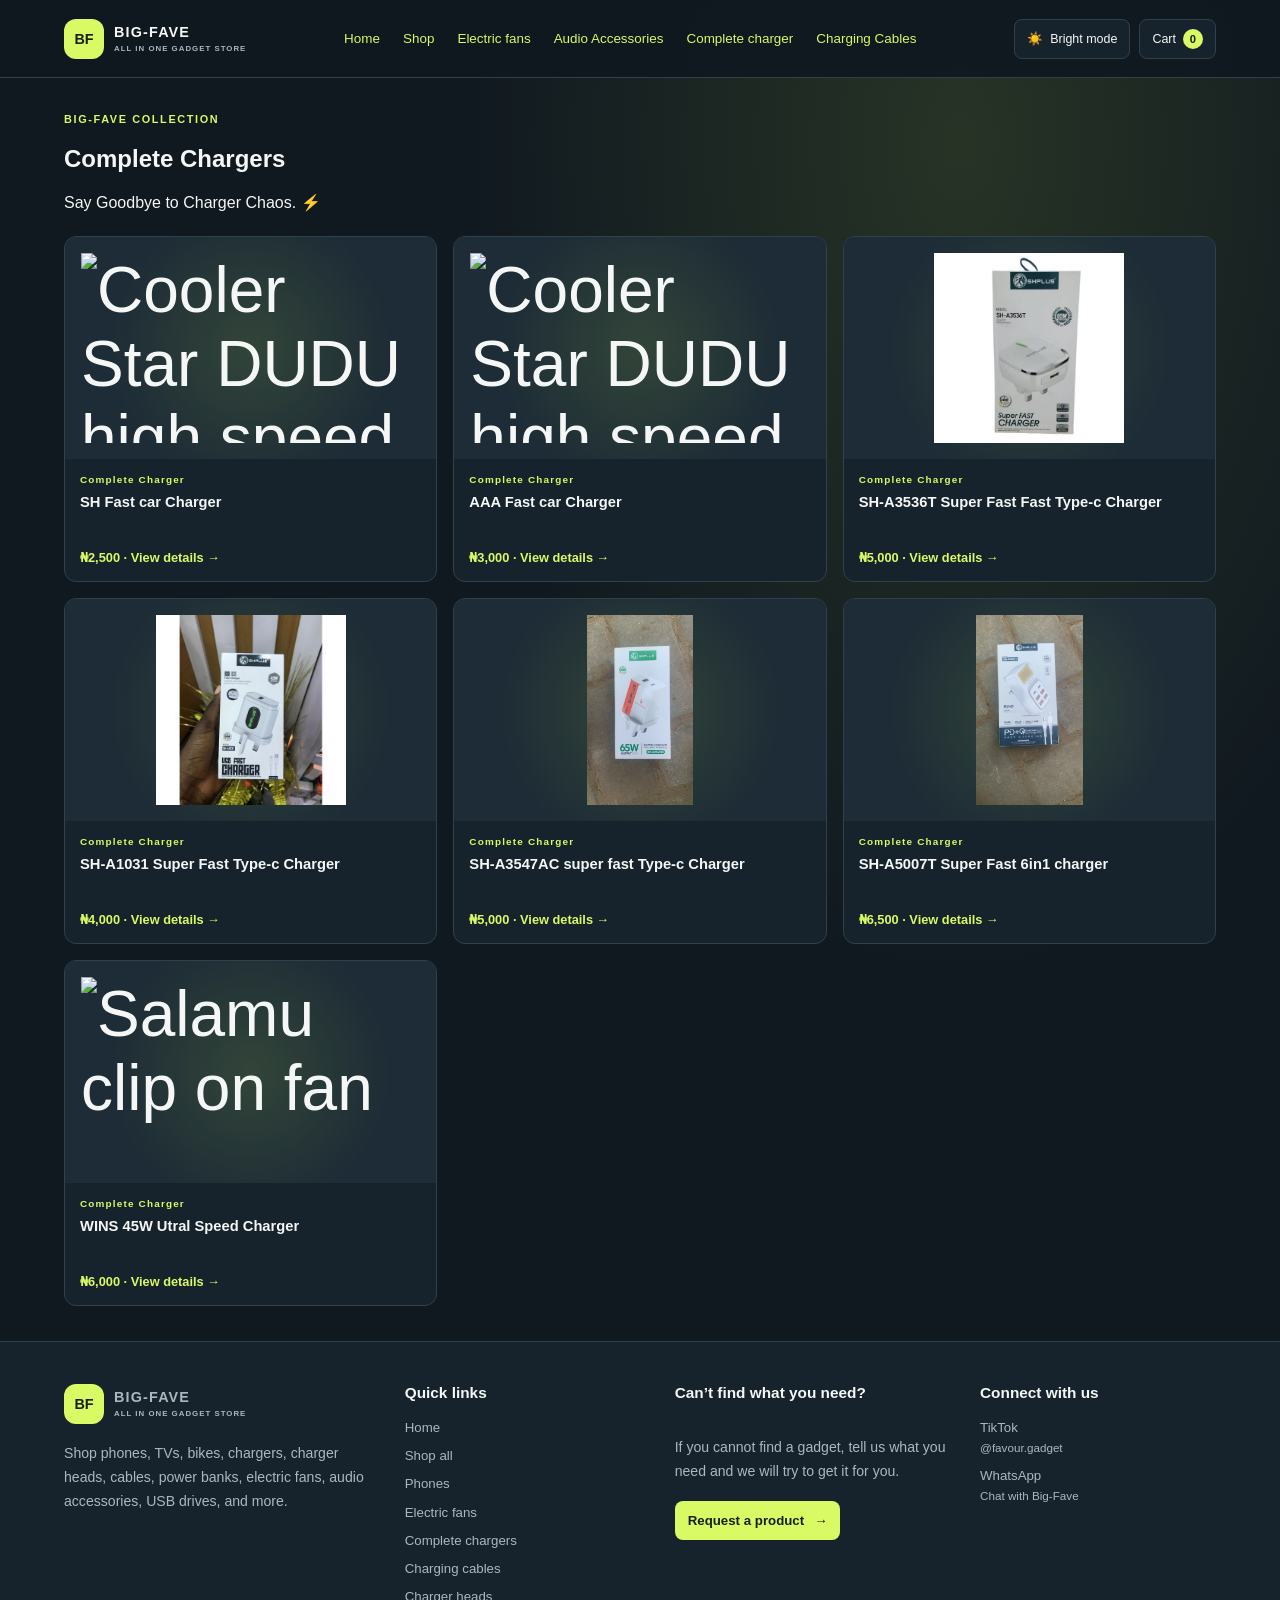
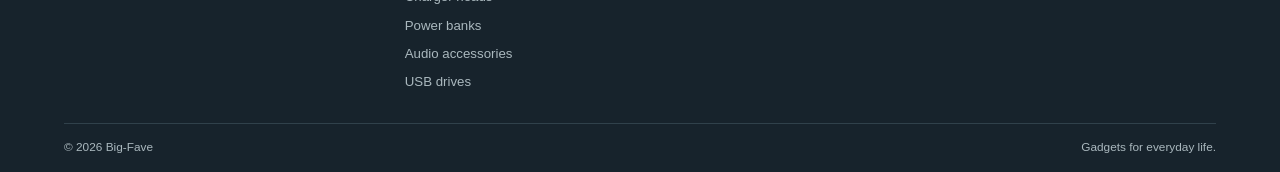
==== completecharger.html @ f1082e6c "Add files via upload" ====
<!DOCTYPE html>
<html lang="en">
<head>
  <meta charset="UTF-8">
  <meta name="viewport" content="width=device-width, initial-scale=1.0">
  <title>Complete Charger | Big-Fave</title>
  <link rel="stylesheet" href="style.css">
<link rel="stylesheet" href="https://cloudflare.com">

</head>
<body>
  <header class="site-header">
    <a class="brand" href="index.html" aria-label="Big-Fave home">
      <span class="brand-mark">BF</span>
      <span class="brand-name">BIG-FAVE<small>ALL IN ONE GADGET STORE</small></span>
    </a>

    <nav class="main-nav" aria-label="Main navigation">
        <a href="index.html" aria-current="page">Home</a>
      <a href="shop.html" aria-current="page">Shop</a>
      <a href="electric-fan.html" aria-current="page">Electric fans</a>
       <a href="earphones.html" aria-current="page">Audio Accessories</a>
       <a href="completecharger.html" aria-current="page">Complete charger</a>
       <a href="cable.html" aria-current="page">Charging Cables</a>
    </nav>

    <div class="header-actions">
      <button class="theme-toggle" id="themeToggle" type="button" aria-label="Switch to bright mode">
        ☀️ <span>Bright mode</span>
      </button>
      <a class="cart-link" href="cart.html">Cart <span id="cartCount">0</span></a>
    </div>
  </header>

  <main>
    <section class="home-categories complete charger-category">
      <p class="eyebrow">BIG-FAVE COLLECTION</p>
      <h1>Complete Chargers</h1>
      <p>Say Goodbye to Charger Chaos. ⚡ </p>

      <div class="product-grid">
 <a class="home-product-card" href="product.html?id=charger5">
          <span class="home-product-picture">
            <img src="car1.jpeg" alt="Cooler Star DUDU high speed fan">
          </span>
          <span class="home-product-category">Complete Charger</span>
          <strong>SH Fast car Charger</strong>
          <span class="home-product-price">₦2,500 · View details →</span>
        </a>

        <a class="home-product-card" href="product.html?id=charger6">
          <span class="home-product-picture">
            <img src="ccar1.jpeg" alt="Cooler Star DUDU high speed fan">
          </span>
          <span class="home-product-category">Complete Charger</span>
          <strong>AAA Fast car Charger</strong>
          <span class="home-product-price">₦3,000 · View details →</span>
        </a>

        <a class="home-product-card" href="product.html?id=charger1">
          <span class="home-product-picture">
            <img src="SH1.jpg" alt="Cooler Star DUDU high speed fan">
          </span>
          <span class="home-product-category">Complete Charger</span>
          <strong>SH-A3536T Super Fast Fast Type-c Charger</strong>
          <span class="home-product-price">₦5,000 · View details →</span>
        </a>

        <a class="home-product-card" href="product.html?id=charger2">
          <span class="home-product-picture">
            <img src="shplu452.jpg" alt="Mini handheld fan">
          </span>
          <span class="home-product-category">Complete Charger</span>
          <strong>SH-A1031 Super Fast Type-c Charger</strong>
          <span class="home-product-price">₦4,000 · View details →</span>
        </a>

        <a class="home-product-card" href="product.html?id=charger3">
          <span class="home-product-picture">
            <img src="Sh-A3547AC.jpeg" alt="Salamu clip on fan">
          </span>
          <span class="home-product-category">Complete Charger</span>
          <strong>SH-A3547AC super fast Type-c Charger</strong>
          <span class="home-product-price">₦5,000 · View details →</span>
        </a>

         <a class="home-product-card" href="product.html?id=charger4">
          <span class="home-product-picture">
            <img src="SH-A5007T.jpeg" alt="Salamu clip on fan">
          </span>
          <span class="home-product-category">Complete Charger</span>
          <strong>SH-A5007T Super Fast 6in1 charger</strong>
          <span class="home-product-price">₦6,500 · View details →</span>
        </a>

         <a class="home-product-card" href="product.html?id=charger7">
          <span class="home-product-picture">
            <img src="45w.jpg" alt="Salamu clip on fan">
          </span>
          <span class="home-product-category">Complete Charger</span>
          <strong>WINS 45W Utral Speed Charger</strong>
          <span class="home-product-price">₦6,000 · View details →</span>
        </a>

      </div>
    </section>
  </main>

  <footer class="site-footer site-footer-redesigned">
  <div class="footer-main">
    <div class="footer-about">
      <a class="brand" href="index.html" aria-label="Big-Fave home">
        <span class="brand-mark">BF</span>
        <span class="brand-name">BIG-FAVE<small>ALL IN ONE GADGET STORE</small></span>
      </a>
      <p>Shop phones, TVs, bikes, chargers, charger heads, cables, power banks, electric fans, audio accessories, USB drives, and more.</p>
    </div>

    <div class="footer-column">
      <h2>Quick links</h2>
      <a href="index.html">Home</a>
      <a href="shop.html">Shop all</a>
      <a href="phone.html">Phones</a>
      <a href="electric-fan.html">Electric fans</a>
      <a href="completecharger.html">Complete chargers</a>
      <a href="cable.html">Charging cables</a>
      <a href="chargerhead.html">Charger heads</a>
      <a href="powerbank.html">Power banks</a>
      <a href="earphones.html">Audio accessories</a>
      <a href="Storagedevice.html">USB drives</a>
    </div>

    <div class="footer-column footer-request">
      <h2>Can’t find what you need?</h2>
      <p>If you cannot find a gadget, tell us what you need and we will try to get it for you.</p>
      <a class="footer-cta" href="contact.html">Request a product <span aria-hidden="true">→</span></a>
    </div>

    <div class="footer-column footer-social">
      <h2>Connect with us</h2>
      <a href="https://www.tiktok.com/@favour.gadget" target="_blank" rel="noopener noreferrer">TikTok <span>@favour.gadget</span></a>
      <a href="https://wa.me/2347069214732" target="_blank" rel="noopener noreferrer">WhatsApp <span>Chat with Big-Fave</span></a>
    </div>
  </div>

  <div class="footer-bottom">
    <small>© <span id="year"></span> Big-Fave</small>
    <small>Gadgets for everyday life.</small>
  </div>
</footer>

  <script src="app.js"></script>
</body>
</html>
---- style.css ----
:root {
  color-scheme: dark;
  --page: #101820;
  --surface: #17232c;
  --surface-raised: #1d2c36;
  --text: #f4f7f5;
  --muted: #aab8be;
  --line: #30414b;
  --accent: #d9fa64;
  --accent-text: #17200b;
  --hero-glow: #c6f34b20;
}

* {
  box-sizing: border-box;
}

html {
  scroll-behavior: smooth;
}

body {
  min-width: 320px;
  margin: 0;
  background:
    radial-gradient(ellipse at 75% 8%, var(--hero-glow), transparent 32rem),
    var(--page);
  color: var(--text);
  font-family: Arial, Helvetica, sans-serif;
}

a {
  color: inherit;
}

.site-header {
  position: sticky;
  z-index: 5;
  top: 0;
  display: flex;
  min-height: 78px;
  align-items: center;
  justify-content: space-between;
  gap: 24px;
  padding: 12px 5%;
  border-bottom: 1px solid var(--line);
  background: color-mix(in srgb, var(--page) 92%, transparent);
  backdrop-filter: blur(14px);
}

.brand {
  display: inline-flex;
  flex: 0 0 auto;
  align-items: center;
  gap: 10px;
  text-decoration: none;
}

.brand-mark {
  display: grid;
  width: 40px;
  height: 40px;
  place-items: center;
  border-radius: 12px;
  background: var(--accent);
  color: var(--accent-text);
  font-size: 0.9rem;
  font-weight: 900;
}

.brand-name {
  display: flex;
  flex-direction: column;
  gap: 4px;
  font-size: 0.9rem;
  font-weight: 900;
  letter-spacing: 0.08em;
}

.brand-name small {
  color: var(--muted);
  font-size: 0.49rem;
  font-weight: 700;
  letter-spacing: 0.13em;
}

.main-nav {
  display: flex;
  align-items: center;
  justify-content: center;
  gap: clamp(12px, 1.8vw, 24px);
}

.main-nav a,
.plain-link {
  color: var(--muted);
  font-size: 0.84rem;
  text-decoration: none;
}

.main-nav a:hover,
.main-nav a[aria-current="page"],
.plain-link:hover {
  color: var(--accent);
}

.header-actions {
  display: flex;
  flex: 0 0 auto;
  align-items: center;
  gap: 9px;
}

.theme-toggle,
.cart-link {
  display: inline-flex;
  min-height: 40px;
  align-items: center;
  justify-content: center;
  gap: 7px;
  padding: 0 12px;
  border: 1px solid var(--line);
  border-radius: 8px;
  background: var(--surface);
  color: var(--text);
  font: inherit;
  font-size: 0.78rem;
  text-decoration: none;
}

.theme-toggle {
  cursor: pointer;
}

#cartCount {
  display: grid;
  min-width: 20px;
  height: 20px;
  place-items: center;
  padding: 0 5px;
  border-radius: 99px;
  background: var(--accent);
  color: var(--accent-text);
  font-size: 0.7rem;
  font-weight: 800;
}

main {
  width: min(1160px, 90%);
  margin: 0 auto;
}

.home-hero {
  display: grid;
  min-height: 550px;
  grid-template-columns: 1fr 0.9fr;
  align-items: center;
  gap: 50px;
  padding: 55px 0 65px;
}

.eyebrow {
  margin: 0 0 13px;
  color: var(--accent);
  font-size: 0.68rem;
  font-weight: 800;
  letter-spacing: 0.15em;
}

.hero-copy h1 {
  margin: 0;
  font-size: clamp(3.5rem, 7.5vw, 6.4rem);
  line-height: 0.94;
  letter-spacing: -0.075em;
}

.hero-copy h1 span {
  color: var(--accent);
}

.hero-description {
  max-width: 480px;
  margin: 23px 0 0;
  color: var(--muted);
  font-size: 1.02rem;
  line-height: 1.75;
}

.hero-buttons {
  display: flex;
  flex-wrap: wrap;
  gap: 11px;
  margin-top: 27px;
}

.button {
  display: inline-flex;
  min-height: 46px;
  align-items: center;
  justify-content: center;
  gap: 14px;
  padding: 0 16px;
  border: 1px solid transparent;
  border-radius: 8px;
  font-size: 0.84rem;
  font-weight: 800;
  text-decoration: none;
}

.button-primary {
  background: var(--accent);
  color: var(--accent-text);
}

.button-primary:hover {
  filter: brightness(1.08);
}

.button-secondary {
  border-color: var(--line);
  background: var(--surface);
}

.button-secondary:hover {
  border-color: var(--accent);
}

.hero-small-note {
  margin: 20px 0 0;
  color: var(--muted);
  font-size: 0.76rem;
}

.hero-art {
  position: relative;
  display: grid;
  min-height: 380px;
  place-items: center;
  overflow: hidden;
  border: 1px solid var(--line);
  border-radius: 24px;
  background:
    linear-gradient(135deg, var(--surface-raised), var(--surface) 65%),
    var(--surface);
}

.hero-art::before,
.hero-art::after {
  position: absolute;
  width: 330px;
  height: 180px;
  border: 1px solid color-mix(in srgb, var(--accent) 24%, transparent);
  border-radius: 50%;
  content: "";
  transform: rotate(-28deg);
}

.hero-art::after {
  width: 430px;
  height: 235px;
  transform: rotate(32deg);
}

.hero-art-glow {
  position: absolute;
  width: 220px;
  height: 220px;
  border-radius: 50%;
  background: var(--hero-glow);
  filter: blur(35px);
}

.hero-tile {
  position: absolute;
  z-index: 1;
  display: flex;
  width: 112px;
  height: 96px;
  flex-direction: column;
  align-items: center;
  justify-content: center;
  gap: 6px;
  border: 1px solid var(--line);
  border-radius: 15px;
  background: var(--page);
  box-shadow: 0 16px 32px #0003;
}

.hero-tile span {
  font-size: 2rem;
}

.hero-tile small {
  color: var(--muted);
  font-size: 0.55rem;
  font-weight: 800;
  letter-spacing: 0.1em;
}

.tile-phone {
  top: 48px;
  left: 40px;
  transform: rotate(-8deg);
}

.tile-tv {
  top: 42px;
  right: 38px;
  transform: rotate(7deg);
}

.tile-bike {
  right: 45px;
  bottom: 45px;
  transform: rotate(-6deg);
}

.tile-audio {
  bottom: 38px;
  left: 42px;
  transform: rotate(7deg);
}

.hero-art-label {
  position: relative;
  z-index: 1;
  color: var(--text);
  font-size: 1.4rem;
  font-weight: 900;
  letter-spacing: 0.12em;
}

.hero-art-label b {
  color: var(--accent);
}

.home-categories,
.home-products {
  padding: 35px 0;
}

.section-title {
  display: flex;
  align-items: end;
  justify-content: space-between;
  gap: 20px;
  margin-bottom: 20px;
}

.section-title .eyebrow {
  margin-bottom: 7px;
}

.section-title h2,
.request-strip h2 {
  margin: 0;
  font-size: clamp(1.7rem, 4vw, 2.25rem);
  letter-spacing: -0.05em;
}

.category-list {
  display: grid;
  grid-template-columns: repeat(4, 1fr);
  gap: 12px;
}

.category-link {
  display: flex;
  min-height: 78px;
  align-items: center;
  gap: 13px;
  padding: 15px;
  border: 1px solid var(--line);
  border-radius: 11px;
  background: var(--surface);
  text-decoration: none;
  transition: border-color 0.2s, transform 0.2s;
}

.category-link:hover {
  transform: translateY(-3px);
  border-color: var(--accent);
}

.category-link > span {
  font-size: 1.7rem;
}

.category-link b {
  font-size: 0.9rem;
}

.category-link i {
  margin-left: auto;
  color: var(--accent);
  font-size: 1.1rem;
  font-style: normal;
}

.section-note {
  margin: 0;
  padding: 24px;
  border: 1px dashed var(--line);
  border-radius: 12px;
  color: var(--muted);
  line-height: 1.6;
}

.request-strip {
  display: flex;
  align-items: center;
  justify-content: space-between;
  gap: 20px;
  margin: 35px 0 65px;
  padding: 28px;
  border: 1px solid color-mix(in srgb, var(--accent) 35%, var(--line));
  border-radius: 14px;
  background: linear-gradient(110deg, var(--surface-raised), var(--surface));
}

.request-strip .eyebrow {
  margin-bottom: 8px;
}

.site-footer {
  display: flex;
  align-items: center;
  justify-content: space-between;
  gap: 18px;
  padding: 22px 5%;
  border-top: 1px solid var(--line);
  color: var(--muted);
}

.site-footer p {
  margin: 0;
  font-size: 0.82rem;
}

.site-footer > small {
  font-size: 0.75rem;
}

body[data-theme="light"] {
  color-scheme: light;
  --page: #f4f6f3;
  --surface: #ffffff;
  --surface-raised: #e9eee8;
  --text: #17211d;
  --muted: #65716b;
  --line: #d7dfd8;
  --accent: #718d16;
  --accent-text: #ffffff;
  --hero-glow: #91b93425;
}

@media (max-width: 1000px) {
  .site-header {
    flex-wrap: wrap;
  }

  .main-nav {
    order: 3;
    width: 100%;
    justify-content: flex-start;
    flex-wrap: wrap;
  }

  .home-hero {
    gap: 25px;
  }
}

@media (max-width: 700px) {
  main {
    width: min(100% - 32px, 540px);
  }

  .site-header {
    padding: 12px 16px;
  }

  .theme-toggle span {
    display: none;
  }

  .home-hero {
    grid-template-columns: 1fr;
    padding-top: 42px;
  }

  .hero-copy h1 {
    font-size: clamp(3.5rem, 16vw, 5.5rem);
  }

  .hero-art {
    min-height: 320px;
  }

  .category-list {
    grid-template-columns: repeat(2, 1fr);
  }

  .section-title {
    align-items: flex-start;
    flex-direction: column;
  }

  .request-strip,
  .site-footer {
    align-items: flex-start;
    flex-direction: column;
  }
}

@media (max-width: 420px) {
  .category-list {
    grid-template-columns: 1fr;
  }

  .hero-tile {
    width: 88px;
    height: 82px;
  }

  .tile-phone,
  .tile-audio {
    left: 15px;
  }

  .tile-tv,
  .tile-bike {
    right: 15px;
  }
}
.slider-actions {
  display: flex;
  align-items: center;
  gap: 10px;
}

.slider-button {
  display: grid;
  width: 38px;
  height: 38px;
  place-items: center;
  border: 1px solid var(--line);
  border-radius: 50%;
  background: var(--surface);
  color: var(--text);
  font-size: 1.1rem;
  cursor: pointer;
}

.slider-button:hover {
  border-color: var(--accent);
  color: var(--accent);
}

.product-slider {
  display: grid;
  grid-auto-columns: calc((100% - 42px) / 4);
  grid-auto-flow: column;
  gap: 14px;
  overflow-x: auto;
  padding: 3px 2px 14px;
  scroll-behavior: smooth;
  scroll-snap-type: x mandatory;
  scrollbar-color: var(--accent) var(--surface);
  scrollbar-width: thin;
}

.home-product-card {
  display: flex;
  min-width: 0;
  flex-direction: column;
  overflow: hidden;
  border: 1px solid var(--line);
  border-radius: 12px;
  background: var(--surface);
  text-decoration: none;
  scroll-snap-align: start;
}

.home-product-picture {
  display: grid;
  min-height: 165px;
  place-items: center;
  background:
    radial-gradient(circle at center, var(--hero-glow), transparent 65%),
    var(--surface-raised);
  font-size: 4rem;
}

.home-product-category {
  margin: 15px 15px 7px;
  color: var(--accent);
  font-size: 0.62rem;
  font-weight: 800;
  letter-spacing: 0.12em;
}

.home-product-card strong {
  min-height: 42px;
  margin: 0 15px;
  font-size: 0.92rem;
}

.home-product-price {
  margin: 10px 15px 16px;
  color: var(--muted);
  font-size: 0.8rem;
}

.home-product-card:hover {
  border-color: var(--accent);
}

@media (max-width: 850px) {
  .product-slider {
    grid-auto-columns: calc((100% - 28px) / 3);
  }
}

@media (max-width: 600px) {
  .slider-actions {
    flex-wrap: wrap;
  }

  .slider-actions .plain-link {
    margin-right: auto;
  }

  .product-slider {
    grid-auto-columns: 72%;
  }
}

.product-page {
  padding-top: 30px;
  padding-bottom: 70px;
}

.back-link {
  display: inline-block;
  margin: 8px 0 24px;
}

.product-preview {
  display: grid;
  grid-template-columns: 1fr 0.9fr;
  gap: 48px;
  align-items: start;
}

.preview-main-image {
  display: grid;
  min-height: 430px;
  place-items: center;
  overflow: hidden;
  border: 1px solid var(--line);
  border-radius: 16px;
  background: var(--surface);
}

.preview-main-image img {
  width: 100%;
  height: 430px;
  object-fit: contain;
}

.preview-thumbnails {
  display: flex;
  gap: 12px;
  margin-top: 12px;
}

.thumbnail {
  width: 82px;
  height: 82px;
  padding: 4px;
  overflow: hidden;
  border: 1px solid var(--line);
  border-radius: 9px;
  background: var(--surface);
  cursor: pointer;
}

.thumbnail.active,
.thumbnail:hover {
  border-color: var(--accent);
}

.thumbnail img {
  width: 100%;
  height: 100%;
  object-fit: contain;
}

.preview-details {
  padding-top: 12px;
}

.preview-details h1 {
  margin: 0;
  font-size: clamp(2rem, 5vw, 3rem);
  letter-spacing: -0.05em;
}

.preview-price {
  margin: 16px 0;
  color: var(--accent);
  font-size: 1.4rem;
  font-weight: 800;
}

.preview-description {
  color: var(--muted);
  line-height: 1.7;
}

.option-label {
  display: block;
  margin: 22px 0 8px;
  font-size: 0.85rem;
  font-weight: 700;
}

.preview-details select,
.quantity-control {
  min-height: 44px;
  border: 1px solid var(--line);
  border-radius: 8px;
  background: var(--surface);
  color: var(--text);
}

.preview-details select {
  width: 100%;
  padding: 0 12px;
  font: inherit;
}

.quantity-control {
  display: inline-flex;
  align-items: center;
  overflow: hidden;
}

.quantity-control button {
  width: 44px;
  height: 42px;
  border: 0;
  background: transparent;
  color: var(--text);
  font-size: 1.2rem;
  cursor: pointer;
}

.quantity-control input {
  width: 56px;
  height: 42px;
  border: 0;
  border-right: 1px solid var(--line);
  border-left: 1px solid var(--line);
  outline: 0;
  background: transparent;
  color: var(--text);
  font: inherit;
  text-align: center;
}


.add-preview-to-cart {
  width: 100%;
  margin-top: 24px;
  cursor: pointer;
}

.cart-message {
  min-height: 1.4em;
  color: var(--accent);
  font-size: 0.85rem;
}

@media (max-width: 750px) {
  .product-preview {
    grid-template-columns: 1fr;
    gap: 28px;
  }

  .preview-main-image,
  .preview-main-image img {
    min-height: 300px;
    height: 300px;
  }
}



/* MODAL POPUP OVERLAY */
.popup-overlay {
    position: fixed;
    inset: 0;
    background: rgba(0, 0, 0, 0.5);
    backdrop-filter: blur(8px);
    -webkit-backdrop-filter: blur(8px);

    display: flex;
    justify-content: center;
    align-items: center;

    padding: 20px;
    box-sizing: border-box;
    z-index: 99999;
}

/* POPUP BOX */
.popup-box {
background-image:url(welcome.jpeg);
background-repeat: no-repeat;
background-size:cover;
    color: #222;
    width: 900px;
    max-width: 900px;
    padding: 35px 25px;
    border-radius: 18px;
    text-align: center;
    position: relative;
    box-sizing: border-box;
    box-shadow: 0 15px 50px rgba(0, 0, 0, 0.25);
height:500px;
    animation: popupAppear 0.4s ease;
}

/* CLOSE BUTTON */
.close-btn {
    position: absolute;
    top: 10px;
    right: 15px;
    border: none;
    background: transparent;
    font-size: 28px;
    cursor: pointer;
    color: #333;
}

/* CONTINUE BUTTON */
#continueBtn {
    background: #2563eb;
    color: white;
    border: none;
    padding: 12px 28px;
    border-radius: 8px;
    cursor: pointer;
    font-size: 15px;
}

/* HOVER EFFECT */
#continueBtn:hover {
    background: #1d4ed8;
}

/* POPUP ANIMATION */
@keyframes popupAppear {
    from {
        opacity: 0;
        transform: translateY(20px) scale(0.95);
    }

    to {
        opacity: 1;
        transform: translateY(0) scale(1);
    }
}


/* Shared product grid for shop and category pages */
.product-grid {
  display: grid;
  grid-template-columns: repeat(3, minmax(0, 1fr));
  gap: 16px;
  margin-top: 24px;
}

.fan-category {
  padding-top: 48px;
  padding-bottom: 70px;
}

.fan-category h1 {
  margin: 0;
  font-size: clamp(2.2rem, 5vw, 3.5rem);
  letter-spacing: -0.05em;
}

.fan-category > p:not(.eyebrow) {
  color: var(--muted);
  line-height: 1.65;
}

.product-grid .home-product-picture {
  width: 100%;
  min-height: 220px;
  padding: 16px;
}

.product-grid .home-product-picture img {
  display: block;
  width: 100%;
  height: 190px;
  object-fit: contain;
}

.product-grid .home-product-card strong {
  min-height: 48px;
  line-height: 1.4;
}

.product-grid .home-product-price {
  color: var(--accent);
  font-weight: 800;
}

@media (max-width: 850px) {
  .product-grid {
    grid-template-columns: repeat(2, minmax(0, 1fr));
  }
}

@media (max-width: 560px) {
  .product-grid {
    grid-template-columns: 1fr;
  }
}
.product-slider {
  grid-template-columns: repeat(4, minmax(0, 1fr));
  grid-auto-flow: row;
  grid-auto-columns: auto;
  overflow: visible;
  scroll-snap-type: none;
}

@media (max-width: 850px) {
  .product-slider {
    grid-template-columns: repeat(2, minmax(0, 1fr));
  }
}

@media (max-width: 500px) {
  .product-slider {
    grid-template-columns: 1fr;
  }
}

/* Redesigned shared Big-Fave footer */
.site-footer-redesigned {
  display: block;
  padding: 42px 5% 18px;
  border-top: 1px solid var(--line);
  background: var(--surface);
  color: var(--muted);
}

.footer-main {
  display: grid;
  grid-template-columns: 1.3fr 1fr 1.15fr 1fr;
  gap: 34px;
  max-width: 1280px;
  margin: 0 auto;
}

.footer-about p,
.footer-request p {
  max-width: 310px;
  margin: 18px 0 0;
  font-size: 0.88rem;
  line-height: 1.7;
}

.footer-column {
  display: flex;
  align-items: flex-start;
  flex-direction: column;
  gap: 9px;
}

.footer-column h2 {
  margin: 0 0 7px;
  color: var(--text);
  font-size: 0.96rem;
}

.footer-column a {
  color: var(--muted);
  font-size: 0.83rem;
  line-height: 1.45;
  text-decoration: none;
}

.footer-column a:hover {
  color: var(--accent);
}

.footer-cta {
  display: inline-flex;
  align-items: center;
  gap: 10px;
  margin-top: 8px;
  padding: 10px 13px;
  border-radius: 8px;
  background: var(--accent);
  color: var(--accent-text) !important;
  font-weight: 800;
}

.footer-social a {
  display: flex;
  flex-direction: column;
  gap: 3px;
}

.footer-social a span {
  color: var(--muted);
  font-size: 0.73rem;
}

.footer-bottom {
  display: flex;
  max-width: 1280px;
  justify-content: space-between;
  gap: 15px;
  margin: 32px auto 0;
  padding-top: 16px;
  border-top: 1px solid var(--line);
}

.footer-bottom small {
  font-size: 0.74rem;
}

@media (max-width: 850px) {
  .footer-main {
    grid-template-columns: repeat(2, minmax(0, 1fr));
    gap: 28px;
  }
}

@media (max-width: 520px) {
  .site-footer-redesigned {
    padding: 32px 20px 16px;
  }

  .footer-main {
    grid-template-columns: 1fr;
    gap: 25px;
  }

  .footer-bottom {
    flex-direction: column;
  }
}

/* Product request page */
.request-page {
  padding: 32px 0 76px;
}

.request-intro {
  max-width: 720px;
  margin: 8px auto 26px;
  text-align: center;
}

.request-intro h1 {
  margin: 0;
  color: var(--text);
  font-size: clamp(2.2rem, 6vw, 3.7rem);
  letter-spacing: -0.06em;
}

.request-intro > p:last-child {
  color: var(--muted);
  line-height: 1.7;
}

.request-card {
  width: min(620px, 100%);
  margin: 0 auto;
  padding: clamp(20px, 5vw, 34px);
  border: 1px solid var(--line);
  border-radius: 16px;
  background: var(--surface);
}

#productRequestForm {
  display: grid;
  gap: 18px;
}

.request-field {
  display: grid;
  gap: 8px;
}

.request-field label {
  color: var(--text);
  font-size: 0.88rem;
  font-weight: 700;
}

.request-field label span {
  color: var(--muted);
  font-weight: 400;
}

.request-field input,
.request-field select,
.request-field textarea {
  width: 100%;
  min-height: 46px;
  padding: 11px 12px;
  border: 1px solid var(--line);
  border-radius: 8px;
  outline: none;
  background: var(--page);
  color: var(--text);
  font: inherit;
}

.request-field textarea {
  min-height: 120px;
  resize: vertical;
}

.request-field input:focus,
.request-field select:focus,
.request-field textarea:focus {
  border-color: var(--accent);
}

.request-submit {
  width: 100%;
  margin-top: 2px;
  cursor: pointer;
}

.request-help {
  margin: -5px 0 0;
  color: var(--muted);
  font-size: 0.78rem;
  line-height: 1.6;
  text-align: center;
}

/* Shopping cart page */
.cart-page {
  padding: 32px 0 76px;
}

.cart-intro {
  margin: 8px 0 28px;
}

.cart-intro h1 {
  margin: 0;
  color: var(--text);
  font-size: clamp(2.2rem, 6vw, 3.5rem);
  letter-spacing: -0.06em;
}

.cart-intro > p:last-child,
.cart-delivery-note,
.cart-checkout-message {
  color: var(--muted);
  font-size: 0.86rem;
  line-height: 1.6;
}

.cart-layout {
  display: grid;
  grid-template-columns: minmax(0, 1.5fr) minmax(290px, 0.8fr);
  align-items: start;
  gap: 22px;
}

.cart-items-panel,
.cart-summary {
  padding: 20px;
  border: 1px solid var(--line);
  border-radius: 14px;
  background: var(--surface);
}

.cart-items {
  display: grid;
  gap: 14px;
}

.cart-item {
  display: grid;
  grid-template-columns: 92px minmax(0, 1fr) auto;
  align-items: center;
  gap: 16px;
  padding: 14px 0;
  border-bottom: 1px solid var(--line);
}

.cart-item:last-child {
  border-bottom: 0;
}

.cart-item-image {
  width: 92px;
  height: 92px;
  border-radius: 10px;
  background: var(--surface-raised);
  object-fit: contain;
}

.cart-item-details h3 {
  margin: 0 0 6px;
  color: var(--text);
  font-size: 0.98rem;
}

.cart-item-options,
.cart-item-unit-price {
  margin: 4px 0;
  color: var(--muted);
  font-size: 0.78rem;
}

.cart-item-controls {
  display: flex;
  align-items: center;
  gap: 9px;
  margin-top: 10px;
}

.cart-quantity-button {
  width: 30px;
  height: 30px;
  border: 1px solid var(--line);
  border-radius: 7px;
  background: var(--page);
  color: var(--text);
  font-size: 1.1rem;
  cursor: pointer;
}

.cart-item-quantity {
  min-width: 18px;
  color: var(--text);
  text-align: center;
}

.cart-remove-button {
  margin-left: 4px;
  padding: 6px 8px;
  border: 0;
  background: transparent;
  color: var(--muted);
  font: inherit;
  font-size: 0.78rem;
  text-decoration: underline;
  cursor: pointer;
}

.cart-remove-button:hover {
  color: var(--accent);
}

.cart-item-total {
  color: var(--accent);
  font-size: 0.9rem;
  white-space: nowrap;
}

.cart-summary h2 {
  margin: 0 0 18px;
  color: var(--text);
  font-size: 1.15rem;
}

.cart-total-row {
  display: flex;
  justify-content: space-between;
  gap: 12px;
  padding: 14px 0;
  border-top: 1px solid var(--line);
  border-bottom: 1px solid var(--line);
  color: var(--text);
}

.cart-total-row strong {
  color: var(--accent);
}

#cartCheckoutForm {
  display: grid;
  gap: 14px;
  margin-top: 18px;
}

.checkout-button {
  width: 100%;
  cursor: pointer;
}

.checkout-button:disabled {
  opacity: 0.5;
  cursor: not-allowed;
}

.cart-checkout-message {
  margin: 0;
  font-size: 0.75rem;
}

.empty-cart {
  padding: 28px 8px;
  color: var(--muted);
  text-align: center;
}

.empty-cart .button {
  margin-top: 8px;
}

@media (max-width: 760px) {
  .cart-layout {
    grid-template-columns: 1fr;
  }
}

@media (max-width: 520px) {
  .cart-page {
    width: min(100% - 28px, 540px);
  }

  .cart-items-panel,
  .cart-summary {
    padding: 14px;
  }

  .cart-item {
    grid-template-columns: 68px minmax(0, 1fr);
    gap: 11px;
  }

  .cart-item-image {
    width: 68px;
    height: 68px;
  }

  .cart-item-total {
    grid-column: 2;
  }
}

/* Bank transfer checkout dialog */
body.transfer-modal-open {
  overflow: hidden;
}

.transfer-modal[hidden] {
  display: none;
}

.transfer-modal {
  position: fixed;
  z-index: 10000;
  inset: 0;
  display: grid;
  place-items: center;
  padding: 20px;
}

.transfer-modal-backdrop {
  position: absolute;
  inset: 0;
  background: #0009;
  backdrop-filter: blur(5px);
}

.transfer-modal-card {
  position: relative;
  z-index: 1;
  width: min(100%, 520px);
  max-height: min(90vh, 760px);
  overflow-y: auto;
  padding: 30px;
  border: 1px solid var(--line);
  border-radius: 16px;
  background: var(--surface);
  box-shadow: 0 24px 80px #0008;
}

.transfer-modal-close {
  position: absolute;
  top: 12px;
  right: 14px;
  width: 38px;
  height: 38px;
  border: 1px solid var(--line);
  border-radius: 50%;
  background: var(--page);
  color: var(--text);
  font-size: 1.4rem;
  cursor: pointer;
}

.transfer-modal-card h2 {
  margin: 0 35px 12px 0;
  color: var(--text);
  font-size: 1.65rem;
}

.transfer-reference,
.transfer-no-cod,
.transfer-details-pending {
  color: var(--muted);
  font-size: 0.86rem;
  line-height: 1.6;
}

.transfer-total-row,
.transfer-account-details > div {
  display: flex;
  justify-content: space-between;
  gap: 16px;
  padding: 13px 0;
  border-bottom: 1px solid var(--line);
}

.transfer-total-row {
  margin: 18px 0;
  border-top: 1px solid var(--line);
  color: var(--text);
}

.transfer-total-row strong,
.transfer-account-number {
  color: var(--accent);
}

.transfer-account-details {
  margin: 18px 0;
  padding: 4px 14px;
  border: 1px solid var(--line);
  border-radius: 10px;
  background: var(--page);
}

.transfer-account-details span {
  color: var(--muted);
}

.transfer-account-details strong {
  color: var(--text);
  text-align: right;
}

.transfer-whatsapp-button {
  width: 100%;
  margin-top: 10px;
  cursor: pointer;
}

@media (max-width: 520px) {
  .transfer-modal-card {
    padding: 24px 18px;
  }
}
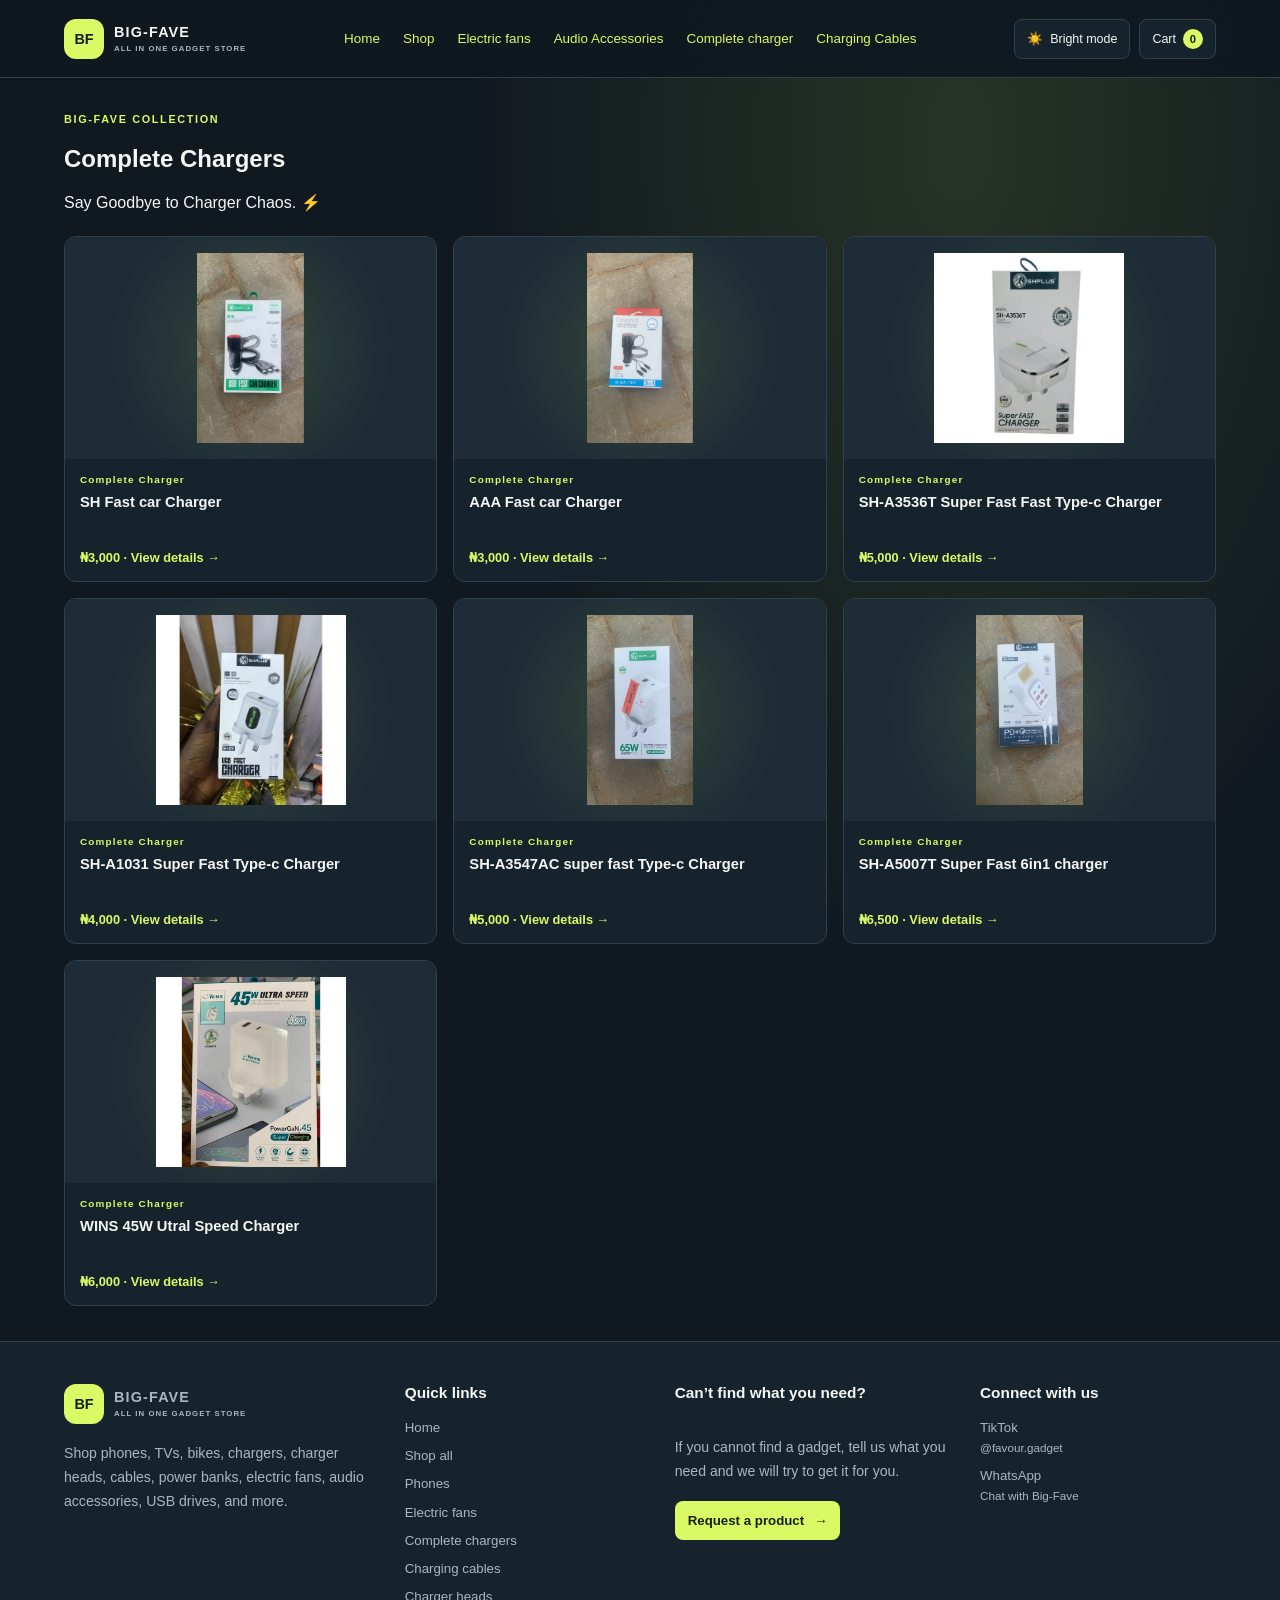
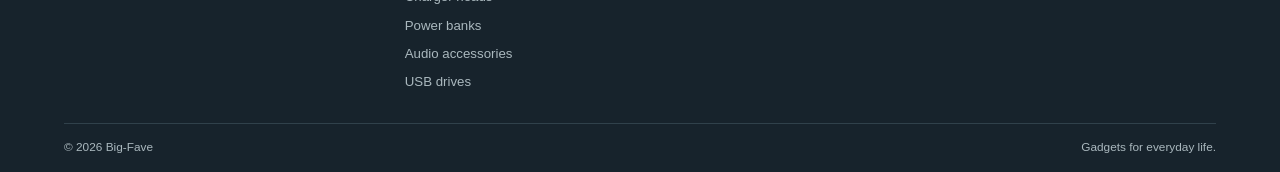
==== commit 639a594a: "Fix HTML structure and update product prices" ====
--- a/completecharger.html
+++ b/completecharger.html
@@ -45,7 +45,7 @@
           </span>
           <span class="home-product-category">Complete Charger</span>
           <strong>SH Fast car Charger</strong>
-          <span class="home-product-price">₦2,500 · View details →</span>
+          <span class="home-product-price">₦3,000 · View details →</span>
         </a>
 
         <a class="home-product-card" href="product.html?id=charger6">
@@ -106,47 +106,47 @@
     </section>
   </main>
 
-  <footer class="site-footer site-footer-redesigned">
-  <div class="footer-main">
-    <div class="footer-about">
-      <a class="brand" href="index.html" aria-label="Big-Fave home">
-        <span class="brand-mark">BF</span>
-        <span class="brand-name">BIG-FAVE<small>ALL IN ONE GADGET STORE</small></span>
-      </a>
-      <p>Shop phones, TVs, bikes, chargers, charger heads, cables, power banks, electric fans, audio accessories, USB drives, and more.</p>
-    </div>
-
-    <div class="footer-column">
-      <h2>Quick links</h2>
-      <a href="index.html">Home</a>
-      <a href="shop.html">Shop all</a>
-      <a href="phone.html">Phones</a>
-      <a href="electric-fan.html">Electric fans</a>
-      <a href="completecharger.html">Complete chargers</a>
-      <a href="cable.html">Charging cables</a>
-      <a href="chargerhead.html">Charger heads</a>
-      <a href="powerbank.html">Power banks</a>
-      <a href="earphones.html">Audio accessories</a>
-      <a href="Storagedevice.html">USB drives</a>
-    </div>
-
-    <div class="footer-column footer-request">
-      <h2>Can’t find what you need?</h2>
-      <p>If you cannot find a gadget, tell us what you need and we will try to get it for you.</p>
-      <a class="footer-cta" href="contact.html">Request a product <span aria-hidden="true">→</span></a>
-    </div>
-
-    <div class="footer-column footer-social">
-      <h2>Connect with us</h2>
-      <a href="https://www.tiktok.com/@favour.gadget" target="_blank" rel="noopener noreferrer">TikTok <span>@favour.gadget</span></a>
-      <a href="https://wa.me/2347069214732" target="_blank" rel="noopener noreferrer">WhatsApp <span>Chat with Big-Fave</span></a>
-    </div>
-  </div>
-
-  <div class="footer-bottom">
-    <small>© <span id="year"></span> Big-Fave</small>
-    <small>Gadgets for everyday life.</small>
-  </div>
+  <footer class="site-footer site-footer-redesigned">
+  <div class="footer-main">
+    <div class="footer-about">
+      <a class="brand" href="index.html" aria-label="Big-Fave home">
+        <span class="brand-mark">BF</span>
+        <span class="brand-name">BIG-FAVE<small>ALL IN ONE GADGET STORE</small></span>
+      </a>
+      <p>Shop phones, TVs, bikes, chargers, charger heads, cables, power banks, electric fans, audio accessories, USB drives, and more.</p>
+    </div>
+
+    <div class="footer-column">
+      <h2>Quick links</h2>
+      <a href="index.html">Home</a>
+      <a href="shop.html">Shop all</a>
+      <a href="phone.html">Phones</a>
+      <a href="electric-fan.html">Electric fans</a>
+      <a href="completecharger.html">Complete chargers</a>
+      <a href="cable.html">Charging cables</a>
+      <a href="chargerhead.html">Charger heads</a>
+      <a href="powerbank.html">Power banks</a>
+      <a href="earphones.html">Audio accessories</a>
+      <a href="Storagedevice.html">USB drives</a>
+    </div>
+
+    <div class="footer-column footer-request">
+      <h2>Can’t find what you need?</h2>
+      <p>If you cannot find a gadget, tell us what you need and we will try to get it for you.</p>
+      <a class="footer-cta" href="contact.html">Request a product <span aria-hidden="true">→</span></a>
+    </div>
+
+    <div class="footer-column footer-social">
+      <h2>Connect with us</h2>
+      <a href="https://www.tiktok.com/@favour.gadget" target="_blank" rel="noopener noreferrer">TikTok <span>@favour.gadget</span></a>
+      <a href="https://wa.me/2347069214732" target="_blank" rel="noopener noreferrer">WhatsApp <span>Chat with Big-Fave</span></a>
+    </div>
+  </div>
+
+  <div class="footer-bottom">
+    <small>© <span id="year"></span> Big-Fave</small>
+    <small>Gadgets for everyday life.</small>
+  </div>
 </footer>
 
   <script src="app.js"></script>
